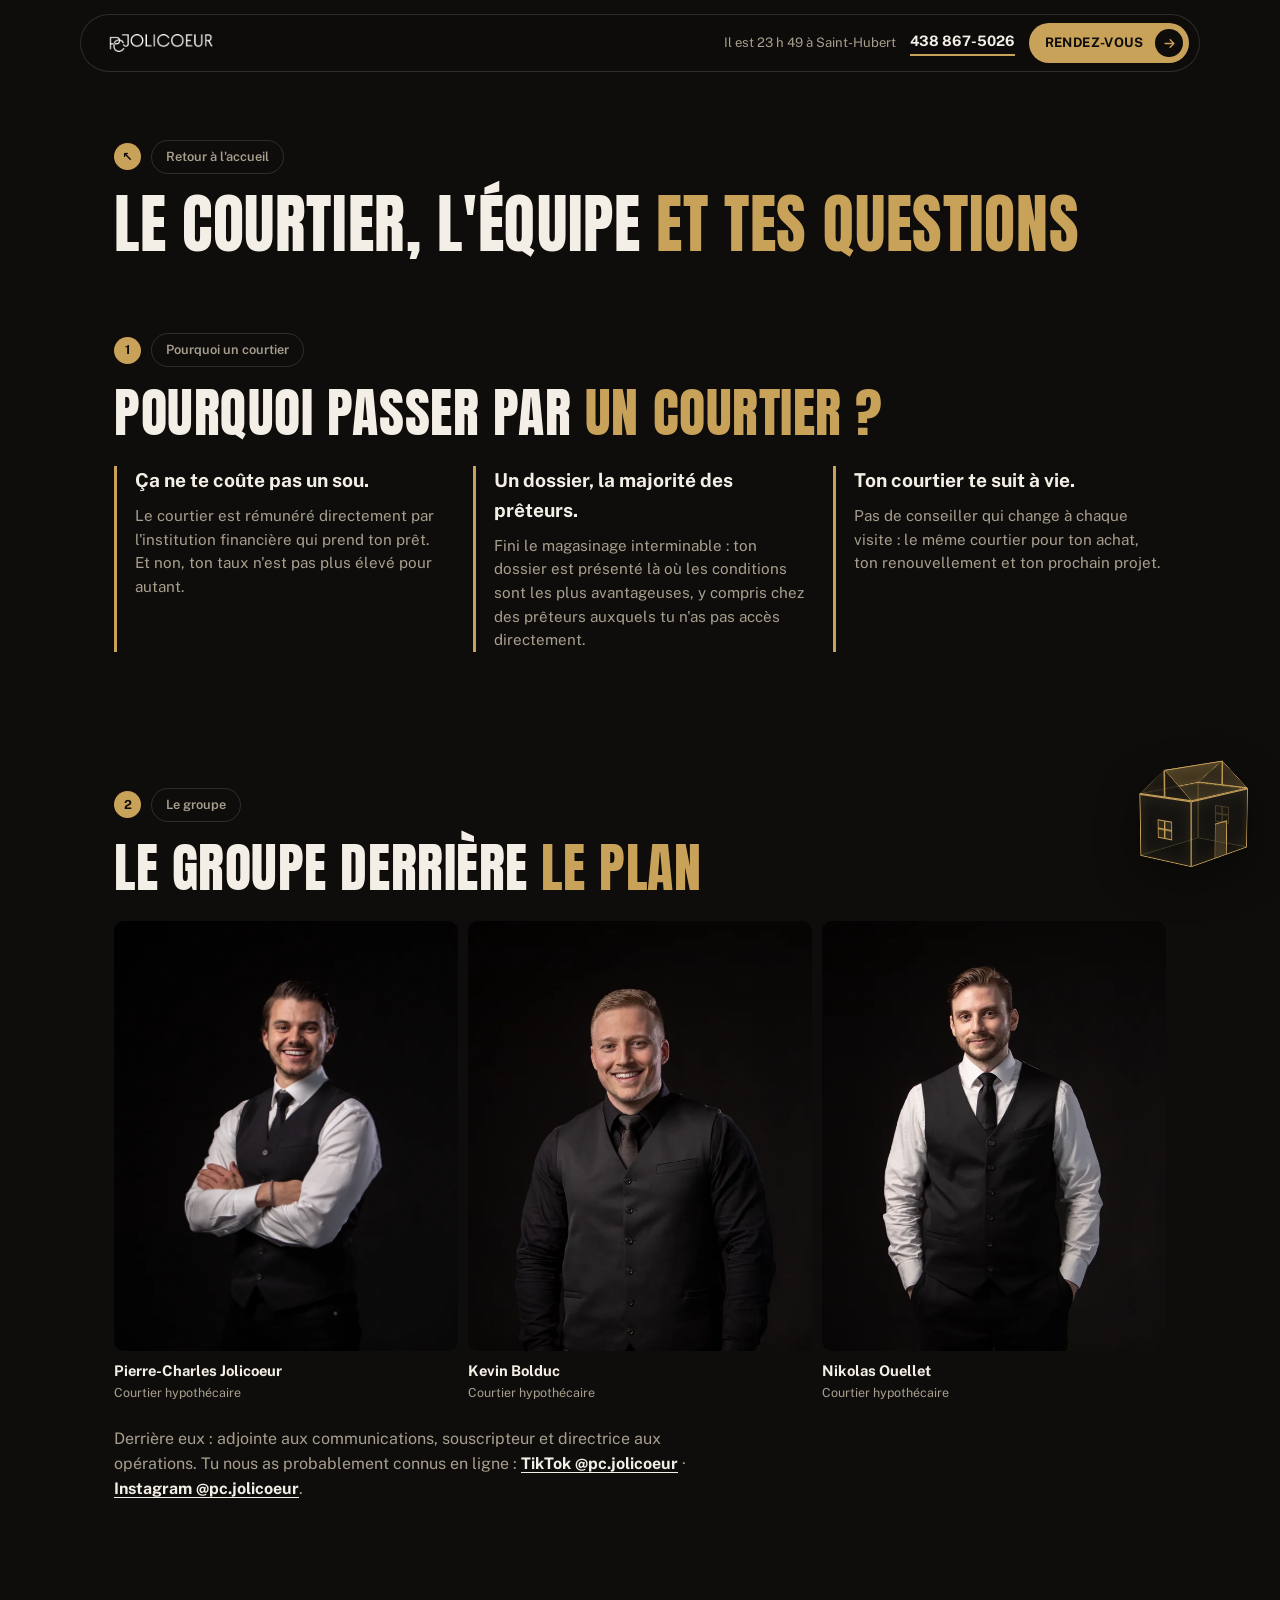
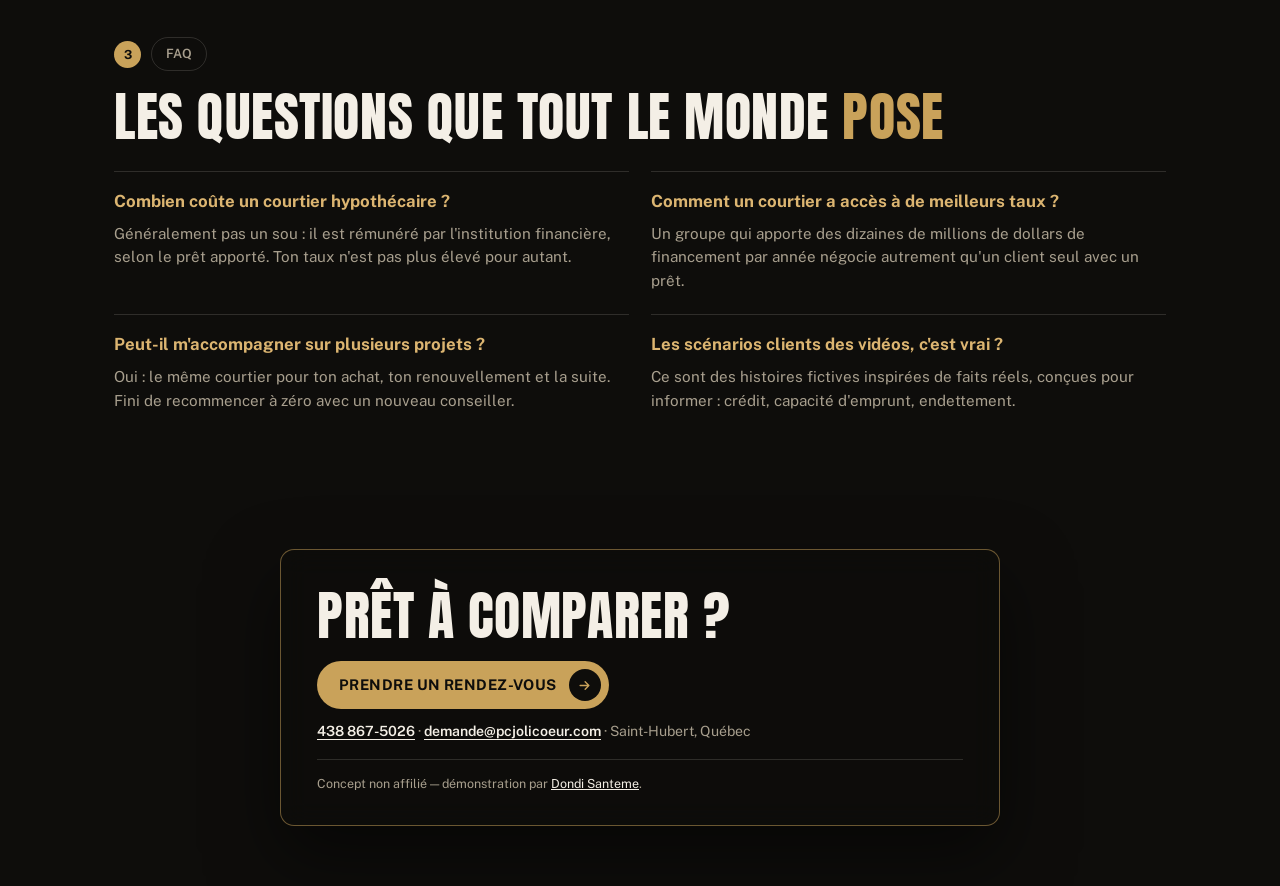
==== a-propos.html @ e62b572b "v5 : home allegee (parcours retire), dispositions Axion (nav pill, badges, text-roll, cartes extensi" ====
<!DOCTYPE html>
<html lang="fr">
<head>
  <meta charset="UTF-8">
  <meta name="viewport" content="width=device-width, initial-scale=1.0">
  <title>À propos — Groupe PC Jolicoeur</title>
  <meta name="description" content="Pourquoi passer par un courtier hypothécaire, l'équipe du Groupe PC Jolicoeur et les réponses aux questions que tout le monde pose.">
  <link rel="preload" as="font" type="font/woff2" href="assets/fonts/anton-400.woff2" crossorigin>
  <link rel="preload" as="font" type="font/woff2" href="assets/fonts/public-sans-400.woff2" crossorigin>
  <link rel="stylesheet" href="styles.css">
</head>
<body class="page-interne">

  <nav class="navpill">
    <div class="navpill-in">
      <a href="index.html" aria-label="Accueil Groupe PC Jolicoeur"><img class="logo" src="assets/logo-light.png" alt="Groupe PC Jolicoeur" width="140" height="37"></a>
      <div class="nav-droite">
        <span class="heure" id="heure"></span>
        <a class="top-tel" href="tel:4388675026">438 867-5026</a>
        <a class="btn-roll petit" href="https://pcjolicoeur.com/#contact"><span class="mots"><span class="pile"><i>Rendez-vous</i><i>Rendez-vous</i></span></span><span class="fleche"><svg viewBox="0 0 24 24" aria-hidden="true"><path d="M5 12h14M13 6l6 6-6 6" fill="none" stroke="currentColor" stroke-width="2.2" stroke-linecap="round" stroke-linejoin="round"/></svg></span></a>
      </div>
    </div>
  </nav>

  <main class="interne">
    <header class="interne-tete">
      <div class="badge-row"><span class="badge-num">↖</span><span class="badge-pill"><a href="index.html">Retour à l'accueil</a></span></div>
      <h1>Le courtier, l'équipe <span class="or">et tes questions</span></h1>
    </header>

    <section class="pourquoi">
      <div class="badge-row" data-reveal><span class="badge-num">1</span><span class="badge-pill">Pourquoi un courtier</span></div>
      <h2 data-reveal>Pourquoi passer par <span class="or">un courtier ?</span></h2>
      <div class="arg-grid">
        <article data-reveal><h3>Ça ne te coûte pas un sou.</h3><p>Le courtier est rémunéré directement par l'institution financière qui prend ton prêt. Et non, ton taux n'est pas plus élevé pour autant.</p></article>
        <article data-reveal><h3>Un dossier, la majorité des prêteurs.</h3><p>Fini le magasinage interminable : ton dossier est présenté là où les conditions sont les plus avantageuses, y compris chez des prêteurs auxquels tu n'as pas accès directement.</p></article>
        <article data-reveal><h3>Ton courtier te suit à vie.</h3><p>Pas de conseiller qui change à chaque visite : le même courtier pour ton achat, ton renouvellement et ton prochain projet.</p></article>
      </div>
    </section>

    <section class="equipe">
      <div class="badge-row" data-reveal><span class="badge-num">2</span><span class="badge-pill">Le groupe</span></div>
      <h2 data-reveal>Le groupe derrière <span class="or">le plan</span></h2>
      <div class="team-grid">
        <figure data-reveal><img src="assets/pc-700.webp" alt="Pierre-Charles Jolicoeur" width="700" height="875" loading="lazy"><figcaption><strong>Pierre-Charles Jolicoeur</strong><span>Courtier hypothécaire</span></figcaption></figure>
        <figure data-reveal><img src="assets/kevin.webp" alt="Kevin Bolduc" width="640" height="800" loading="lazy"><figcaption><strong>Kevin Bolduc</strong><span>Courtier hypothécaire</span></figcaption></figure>
        <figure data-reveal><img src="assets/nikolas.webp" alt="Nikolas Ouellet" width="640" height="800" loading="lazy"><figcaption><strong>Nikolas Ouellet</strong><span>Courtier hypothécaire</span></figcaption></figure>
      </div>
      <p class="equipe-note" data-reveal>Derrière eux : adjointe aux communications, souscripteur et directrice aux opérations. Tu nous as probablement connus en ligne : <a href="https://www.tiktok.com/@pc.jolicoeur" rel="noopener">TikTok @pc.jolicoeur</a> · <a href="https://www.instagram.com/pc.jolicoeur" rel="noopener">Instagram @pc.jolicoeur</a>.</p>
    </section>

    <section class="faq">
      <div class="badge-row" data-reveal><span class="badge-num">3</span><span class="badge-pill">FAQ</span></div>
      <h2 data-reveal>Les questions que tout le monde <span class="or">pose</span></h2>
      <dl class="faq-grid">
        <div data-reveal><dt>Combien coûte un courtier hypothécaire ?</dt><dd>Généralement pas un sou : il est rémunéré par l'institution financière, selon le prêt apporté. Ton taux n'est pas plus élevé pour autant.</dd></div>
        <div data-reveal><dt>Comment un courtier a accès à de meilleurs taux ?</dt><dd>Un groupe qui apporte des dizaines de millions de dollars de financement par année négocie autrement qu'un client seul avec un prêt.</dd></div>
        <div data-reveal><dt>Peut-il m'accompagner sur plusieurs projets ?</dt><dd>Oui : le même courtier pour ton achat, ton renouvellement et la suite. Fini de recommencer à zéro avec un nouveau conseiller.</dd></div>
        <div data-reveal><dt>Les scénarios clients des vidéos, c'est vrai ?</dt><dd>Ce sont des histoires fictives inspirées de faits réels, conçues pour informer : crédit, capacité d'emprunt, endettement.</dd></div>
      </dl>
    </section>

    <section class="interne-cta" data-reveal>
      <div class="verre">
        <h2>Prêt à comparer ?</h2>
        <div class="cta-row"><a class="btn-roll" href="https://pcjolicoeur.com/#contact"><span class="mots"><span class="pile"><i>Prendre un rendez-vous</i><i>Prendre un rendez-vous</i></span></span><span class="fleche"><svg viewBox="0 0 24 24" aria-hidden="true"><path d="M5 12h14M13 6l6 6-6 6" fill="none" stroke="currentColor" stroke-width="2.2" stroke-linecap="round" stroke-linejoin="round"/></svg></span></a></div>
        <p class="preuve"><a href="tel:4388675026">438 867-5026</a> · <a href="mailto:demande@pcjolicoeur.com">demande@pcjolicoeur.com</a> · Saint-Hubert, Québec</p>
        <p class="credit">Concept non affilié — démonstration par <a href="https://www.dondisanteme.com" rel="noopener">Dondi Santeme</a>.</p>
      </div>
    </section>
  </main>

  <div class="maison3d" aria-hidden="true">
    <div class="m-pivot" id="mPivot">
      <div class="m-face m-front"><span class="m-porte"></span></div>
      <div class="m-face m-back"></div>
      <div class="m-face m-left"><span class="m-fenetre"></span></div>
      <div class="m-face m-right"><span class="m-fenetre"></span></div>
      <div class="m-face m-bottom"></div>
      <div class="m-toit m-toit-g"></div>
      <div class="m-toit m-toit-d"></div>
      <div class="m-pignon m-pignon-f"></div>
      <div class="m-pignon m-pignon-b"></div>
    </div>
  </div>

  <script src="app.js" defer></script>
</body>
</html>
---- styles.css ----
@font-face { font-family: 'Anton'; font-style: normal; font-weight: 400; font-display: swap; src: url('assets/fonts/anton-400.woff2') format('woff2'); }
@font-face { font-family: 'Public Sans'; font-style: normal; font-weight: 400; font-display: swap; src: url('assets/fonts/public-sans-400.woff2') format('woff2'); }
@font-face { font-family: 'Public Sans'; font-style: italic; font-weight: 400; font-display: swap; src: url('assets/fonts/public-sans-400-italic.woff2') format('woff2'); }
@font-face { font-family: 'Public Sans'; font-style: normal; font-weight: 600; font-display: swap; src: url('assets/fonts/public-sans-600.woff2') format('woff2'); }
@font-face { font-family: 'Public Sans'; font-style: normal; font-weight: 700; font-display: swap; src: url('assets/fonts/public-sans-700.woff2') format('woff2'); }

/* Groupe PC Jolicoeur v4 — « bookends cinématiques » (feedback Dondi 2026-07-08) :
   hero et finale immersifs plein écran (conservés de la v3), sections conventionnelles
   au milieu, scènes IA du parcours en images d'étapes, maison 3D persistante. */
:root {
  --charbon: #0e0d0b;
  --charbon2: #171512;
  --or: #c9a25a;
  --or-vif: #dcb571;
  --creme: #f4efe6;
  --gris: #a89f8e;
  --verre: rgba(14, 13, 11, 0.62);
  --filet: rgba(201, 162, 90, 0.5);
  --filet-doux: rgba(244, 239, 230, 0.14);
}

* { margin: 0; padding: 0; box-sizing: border-box; }
html { scroll-behavior: smooth; }
body {
  font-family: 'Public Sans', system-ui, sans-serif;
  background: var(--charbon);
  color: var(--creme);
  line-height: 1.55;
  font-size: 16px;
  overflow-x: hidden;
}
img { max-width: 100%; display: block; }
a { color: inherit; }
h1, h2, .s-num { font-family: 'Anton', sans-serif; font-weight: 400; text-transform: uppercase; letter-spacing: 0.01em; line-height: 1.02; }
.or { color: var(--or); }

/* ---------- Nav pill flottante (disposition réf. Axion, nos couleurs) ---------- */
.navpill { position: fixed; top: 10px; left: 0; right: 0; z-index: 80; padding: 0 10px; }
.navpill-in {
  max-width: 1120px; margin: 0 auto;
  display: flex; align-items: center; justify-content: space-between; gap: 12px;
  background: rgba(14, 13, 11, 0.72);
  -webkit-backdrop-filter: blur(12px);
  backdrop-filter: blur(12px);
  border: 1px solid var(--filet-doux);
  border-radius: 999px;
  padding: 8px 10px 8px 18px;
}
.logo { width: 124px; height: auto; }
.nav-droite { display: flex; align-items: center; gap: 14px; }
.heure { display: none; font-size: 0.82rem; color: var(--gris); }
.top-tel { font-weight: 700; font-size: 0.9rem; text-decoration: none; border-bottom: 2px solid var(--or); padding-bottom: 2px; }

/* ---------- Bouton « text-roll » + cercle-flèche qui pivote (réf. Axion) ---------- */
.btn-roll {
  display: inline-flex; align-items: center; gap: 12px;
  background: var(--or); color: var(--charbon);
  border-radius: 999px; padding: 8px 8px 8px 22px;
  font-weight: 700; font-size: 0.92rem; letter-spacing: 0.03em; text-transform: uppercase;
  text-decoration: none; min-height: 48px;
  transition: background 0.3s ease;
}
.btn-roll:hover, .btn-roll:focus-visible { background: var(--or-vif); }
.btn-roll .mots { display: block; overflow: hidden; height: 20px; }
.btn-roll .pile { display: block; transition: transform 0.5s cubic-bezier(0.25, 0.1, 0.25, 1); }
.btn-roll .pile i { display: block; height: 20px; line-height: 20px; font-style: normal; white-space: nowrap; }
.btn-roll:hover .pile { transform: translateY(-20px); }
.btn-roll .fleche {
  width: 32px; height: 32px; border-radius: 50%; flex: none;
  background: var(--charbon); color: var(--or);
  display: inline-flex; align-items: center; justify-content: center;
  transition: transform 0.5s cubic-bezier(0.25, 0.1, 0.25, 1);
}
.btn-roll .fleche svg { width: 15px; height: 15px; }
.btn-roll:hover .fleche { transform: rotate(-45deg); }
.btn-roll.petit { min-height: 40px; padding: 6px 6px 6px 16px; font-size: 0.82rem; }
.btn-roll.petit .fleche { width: 28px; height: 28px; }

/* ---------- Badges numérotés de section (réf. Axion) ---------- */
.badge-row { display: flex; align-items: center; gap: 10px; margin-bottom: 18px; }
.badge-num {
  width: 27px; height: 27px; border-radius: 50%; flex: none;
  background: var(--or); color: var(--charbon);
  display: inline-flex; align-items: center; justify-content: center;
  font-weight: 700; font-size: 0.78rem;
}
.badge-pill { border: 1px solid var(--filet-doux); border-radius: 999px; padding: 6px 14px; font-size: 0.8rem; font-weight: 600; color: var(--gris); }
.badge-pill a { text-decoration: none; }

/* ---------- Blocs immersifs (hero + finale) ---------- */
.immersif { position: relative; min-height: 100svh; display: flex; align-items: flex-end; justify-content: center; overflow: hidden; padding: 96px 16px 30px; }
.imm-bg { position: absolute; inset: 0; width: 100%; height: 100%; object-fit: cover; object-position: 50% 18%; }
.immersif::before {
  content: ""; position: absolute; inset: 0;
  background: linear-gradient(180deg, rgba(14, 13, 11, 0.4) 0%, rgba(14, 13, 11, 0.12) 40%, rgba(14, 13, 11, 0.62) 100%);
}
.finale { align-items: center; }
.finale .imm-bg { object-position: 50% 50%; }

.verre {
  position: relative;
  width: 100%; max-width: 640px;
  background: var(--verre);
  -webkit-backdrop-filter: blur(14px);
  backdrop-filter: blur(14px);
  border: 1px solid var(--filet);
  border-radius: 14px;
  padding: 30px 26px 26px;
  box-shadow: 0 30px 70px rgba(0, 0, 0, 0.5);
}
/* Finale : le panneau prend l'écran (demande Dondi : plus d'espace) */
.v-finale { max-width: 1060px; min-height: 78svh; display: flex; flex-direction: column; justify-content: center; padding: 44px 30px 34px; }
.v-finale h2 { font-size: clamp(2.3rem, 9.5vw, 4.6rem); }
.v-finale .lede { font-size: 1.05rem; max-width: 52ch; }

.kicker { font-size: 0.74rem; font-weight: 700; letter-spacing: 0.26em; text-transform: uppercase; color: var(--or); margin-bottom: 12px; }
.etape { font-family: 'Anton', sans-serif; font-size: 0.9rem; letter-spacing: 0.2em; text-transform: uppercase; color: var(--or); margin-bottom: 10px; }
.verre h1 { font-size: clamp(2.6rem, 11vw, 4.6rem); margin-bottom: 12px; }
.verre h2 { margin-bottom: 12px; }
.lede { color: var(--creme); font-size: 0.98rem; margin-bottom: 16px; max-width: 46ch; }
.cta-row { margin-bottom: 12px; }
.btn-or {
  display: inline-block; background: var(--or); color: var(--charbon);
  font-weight: 700; font-size: 0.98rem; letter-spacing: 0.04em; text-transform: uppercase;
  text-decoration: none; padding: 16px 32px; min-height: 48px; border-radius: 4px;
  transition: transform 0.16s ease, background 0.16s ease;
}
.btn-or:hover, .btn-or:focus-visible { background: var(--or-vif); transform: translateY(-2px); }
.preuve { font-size: 0.88rem; color: var(--gris); }
.preuve a { color: var(--creme); font-weight: 600; text-decoration: underline; text-underline-offset: 3px; }
.socials { margin-top: 8px; font-weight: 700; font-size: 0.9rem; }
.socials a { text-decoration: underline; text-underline-offset: 3px; }
.credit { font-size: 0.78rem; color: var(--gris); border-top: 1px solid var(--filet-doux); padding-top: 14px; margin-top: 16px; }
.credit a { color: var(--creme); }

.stagger { opacity: 0.012; transform: translateY(14px); animation: rise 0.7s ease-out forwards; }
.s2 { animation-delay: 0.2s; }
@keyframes rise { to { opacity: 1; transform: translateY(0); } }

/* ---------- Sections conventionnelles ---------- */
section h2 { font-size: clamp(2rem, 8vw, 3.4rem); margin-bottom: 26px; }
.services, .pourquoi, .equipe, .faq, .groupe-lien, .interne-tete, .interne-cta { padding: 76px 20px 60px; max-width: 1120px; margin: 0 auto; }

/* Le groupe → page dédiée (disposition Axion about) */
.groupe-grille { display: grid; gap: 22px; align-items: center; }
.groupe-texte .lede { max-width: 52ch; margin-bottom: 20px; }
.groupe-img { width: 100%; height: auto; border-radius: 14px; max-height: 420px; object-fit: cover; object-position: 50% 30%; }

/* Pages internes */
.page-interne { padding-top: 30px; }
.interne-tete { padding-bottom: 0; padding-top: 110px; }
.interne-tete h1 { font-size: clamp(2.2rem, 9vw, 4rem); }
.interne-cta .verre { max-width: 720px; margin: 0 auto; }
.interne-cta h2 { margin-bottom: 18px; }

/* Services */
.service-grid { display: grid; gap: 12px; }
.s-card {
  display: block; text-decoration: none;
  border: 1px solid var(--filet-doux); background: var(--charbon2); border-radius: 14px;
  padding: 24px 22px 20px; position: relative;
  transition: transform 0.18s ease, border-color 0.18s ease;
}
.s-card:hover, .s-card:focus-visible { transform: perspective(700px) rotateX(2.4deg) translateY(-4px); border-color: var(--or); }
.s-num { position: absolute; top: 18px; right: 20px; color: var(--or); opacity: 0.55; font-size: 1.5rem; }
.s-card h3 { font-size: 1.25rem; font-weight: 700; margin-bottom: 8px; }
.s-card p { color: var(--gris); font-size: 0.94rem; max-width: 46ch; margin-bottom: 16px; }
/* Bouton extensible au survol (réf. cartes Axion) */
.s-exp {
  display: inline-flex; align-items: center; gap: 8px;
  height: 38px; width: 38px; border-radius: 999px; overflow: hidden;
  background: var(--or); color: var(--charbon);
  padding-left: 11px;
  transition: width 0.3s ease-in-out;
  white-space: nowrap;
}
.s-exp svg { width: 15px; height: 15px; flex: none; transform: rotate(-45deg); transition: transform 0.3s ease-in-out; }
.s-exp em { font-style: normal; font-weight: 700; font-size: 0.82rem; text-transform: uppercase; opacity: 0; transition: opacity 0.3s ease 0.1s; }
.s-card:hover .s-exp, .s-card:focus-visible .s-exp { width: 152px; }
.s-card:hover .s-exp svg, .s-card:focus-visible .s-exp svg { transform: rotate(0deg); }
.s-card:hover .s-exp em, .s-card:focus-visible .s-exp em { opacity: 1; }

/* Pourquoi */
.arg-grid { display: grid; gap: 26px; }
.arg-grid article { border-left: 3px solid var(--or); padding-left: 18px; }
.arg-grid h3 { font-size: 1.2rem; font-weight: 700; margin-bottom: 8px; }
.arg-grid p { color: var(--gris); font-size: 0.95rem; max-width: 52ch; }

/* Équipe */
.team-grid { display: grid; grid-template-columns: repeat(3, 1fr); gap: 10px; }
.team-grid img { width: 100%; height: auto; border-radius: 10px; filter: grayscale(0.15); transition: filter 0.25s ease, transform 0.25s ease; }
.team-grid figure:hover img { filter: grayscale(0); transform: scale(1.02); }
.team-grid figcaption { padding-top: 10px; }
.team-grid strong { display: block; font-size: 0.92rem; line-height: 1.3; }
.team-grid span { color: var(--gris); font-size: 0.78rem; }
.equipe-note { margin-top: 22px; color: var(--gris); max-width: 62ch; }
.equipe-note a { color: var(--creme); font-weight: 700; text-decoration: underline; text-underline-offset: 3px; }

/* FAQ */
.faq-grid { display: grid; gap: 22px; }
.faq-grid div { border-top: 1px solid var(--filet-doux); padding-top: 16px; }
.faq-grid dt { font-weight: 700; font-size: 1.05rem; margin-bottom: 8px; color: var(--or-vif); }
.faq-grid dd { color: var(--gris); font-size: 0.95rem; max-width: 62ch; }

/* ---------- Maison 3D ---------- */
.maison3d {
  position: fixed; right: 10px; bottom: 16px; z-index: 60;
  width: 150px; height: 150px;
  perspective: 640px; pointer-events: none;
  filter: drop-shadow(0 14px 22px rgba(0, 0, 0, 0.45));
}
.m-pivot { position: absolute; left: 50%; top: 58%; width: 0; height: 0; transform-style: preserve-3d; will-change: transform; }
.m-face, .m-toit, .m-pignon {
  position: absolute;
  background: rgba(23, 21, 18, 0.72);
  border: 1.5px solid var(--or);
  box-shadow: inset 0 0 18px rgba(201, 162, 90, 0.12);
}
.m-front  { width: 92px; height: 62px; transform: translate(-46px, -31px) translateZ(32px); }
.m-back   { width: 92px; height: 62px; transform: translate(-46px, -31px) rotateY(180deg) translateZ(32px); }
.m-left   { width: 64px; height: 62px; transform: translate(-32px, -31px) rotateY(-90deg) translateZ(46px); }
.m-right  { width: 64px; height: 62px; transform: translate(-32px, -31px) rotateY(90deg) translateZ(46px); }
.m-bottom { width: 92px; height: 64px; transform: translate(-46px, -32px) rotateX(90deg) translateZ(31px); }
.m-toit { width: 92px; height: 41px; transform-origin: 50% 100%; background: rgba(201, 162, 90, 0.16); }
.m-toit-g { transform: translate(-46px, -72px) translateZ(32px) rotateX(51deg); }
.m-toit-d { transform: translate(-46px, -72px) rotateY(180deg) translateZ(32px) rotateX(51deg); }
.m-pignon { width: 64px; height: 26px; border: none; background: rgba(23, 21, 18, 0.8); clip-path: polygon(50% 0, 100% 100%, 0 100%); border-bottom: 1.5px solid var(--or); }
.m-pignon::before { content: ""; position: absolute; inset: 0; clip-path: polygon(50% 0, 100% 100%, 0 100%); background: linear-gradient(var(--or), var(--or)) top center / 2px 100% no-repeat; opacity: 0.9; }
.m-pignon-f { transform: translate(-32px, -57px) rotateY(90deg) translateZ(46px); }
.m-pignon-b { transform: translate(-32px, -57px) rotateY(-90deg) translateZ(46px); }
.m-porte { position: absolute; left: 50%; bottom: 0; width: 20px; height: 34px; transform: translateX(-50%); border: 1.5px solid var(--or); border-bottom: none; background: rgba(201, 162, 90, 0.22); }
.m-fenetre {
  position: absolute; left: 50%; top: 50%; width: 18px; height: 18px;
  transform: translate(-50%, -50%);
  border: 1.5px solid var(--or);
  background:
    linear-gradient(var(--or), var(--or)) center / 100% 1.5px no-repeat,
    linear-gradient(var(--or), var(--or)) center / 1.5px 100% no-repeat,
    rgba(201, 162, 90, 0.14);
}

/* Reveals */
[data-reveal] { opacity: 0; transform: translateY(24px); transition: opacity 0.6s ease, transform 0.6s ease; }
[data-reveal].in { opacity: 1; transform: translateY(0); }

/* ---------- Desktop ---------- */
@media (min-width: 860px) {
  .navpill { top: 14px; }
  .heure { display: inline; }
  .hero-imm { justify-content: flex-start; padding-left: 6vw; align-items: center; }
  .hero-imm .imm-bg { object-position: 68% 20%; }
  .verre { max-width: 640px; padding: 38px 36px 32px; }
  .v-finale { max-width: 1120px; padding: 56px 54px 40px; }
  .service-grid { grid-template-columns: repeat(2, 1fr); gap: 14px; }
  .arg-grid { grid-template-columns: repeat(3, 1fr); }
  .faq-grid { grid-template-columns: 1fr 1fr; }
  .groupe-grille { grid-template-columns: 1.1fr 1fr; gap: 40px; }
  .services, .pourquoi, .equipe, .faq, .groupe-lien, .interne-tete, .interne-cta { padding-left: 34px; padding-right: 34px; }
}

/* ---------- Reduced motion ---------- */
@media (prefers-reduced-motion: reduce) {
  .stagger { animation: none; opacity: 1; transform: none; }
  [data-reveal] { opacity: 1; transform: none; transition: none; }
  html { scroll-behavior: auto; }
}
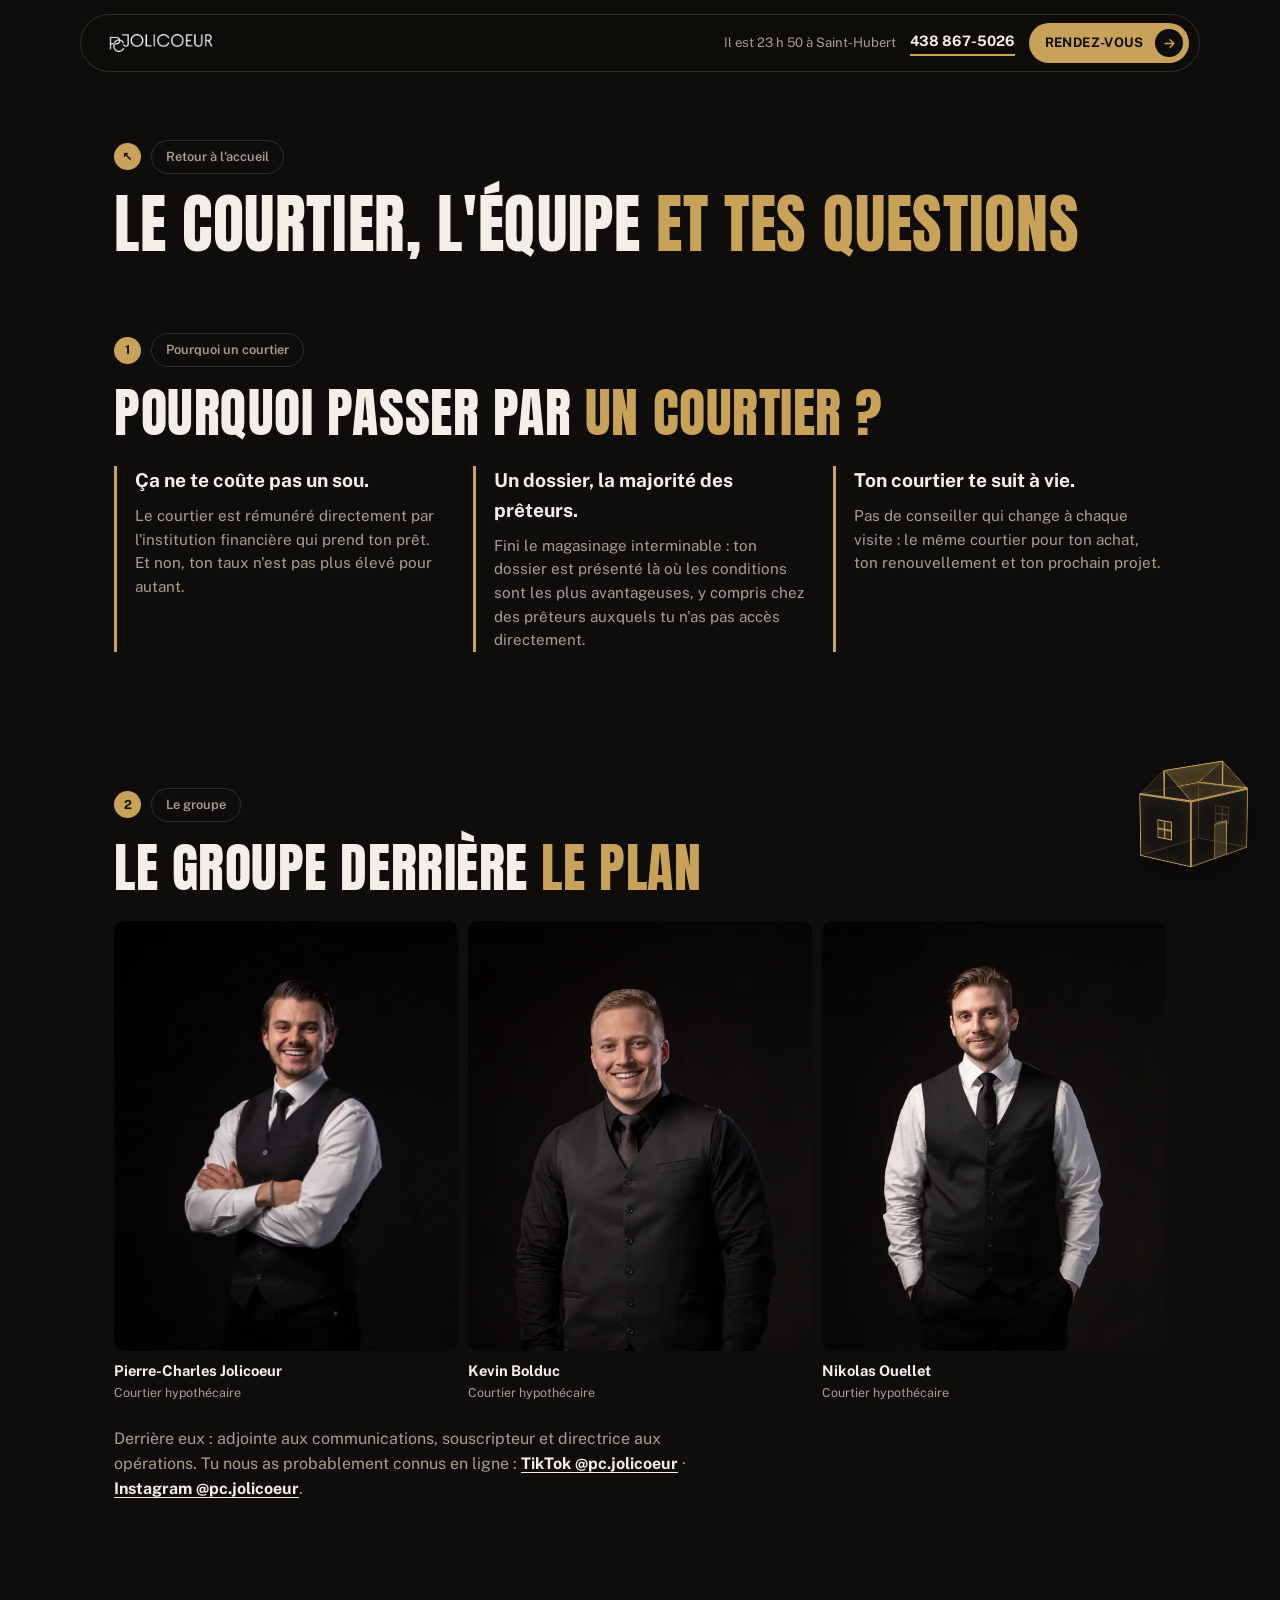
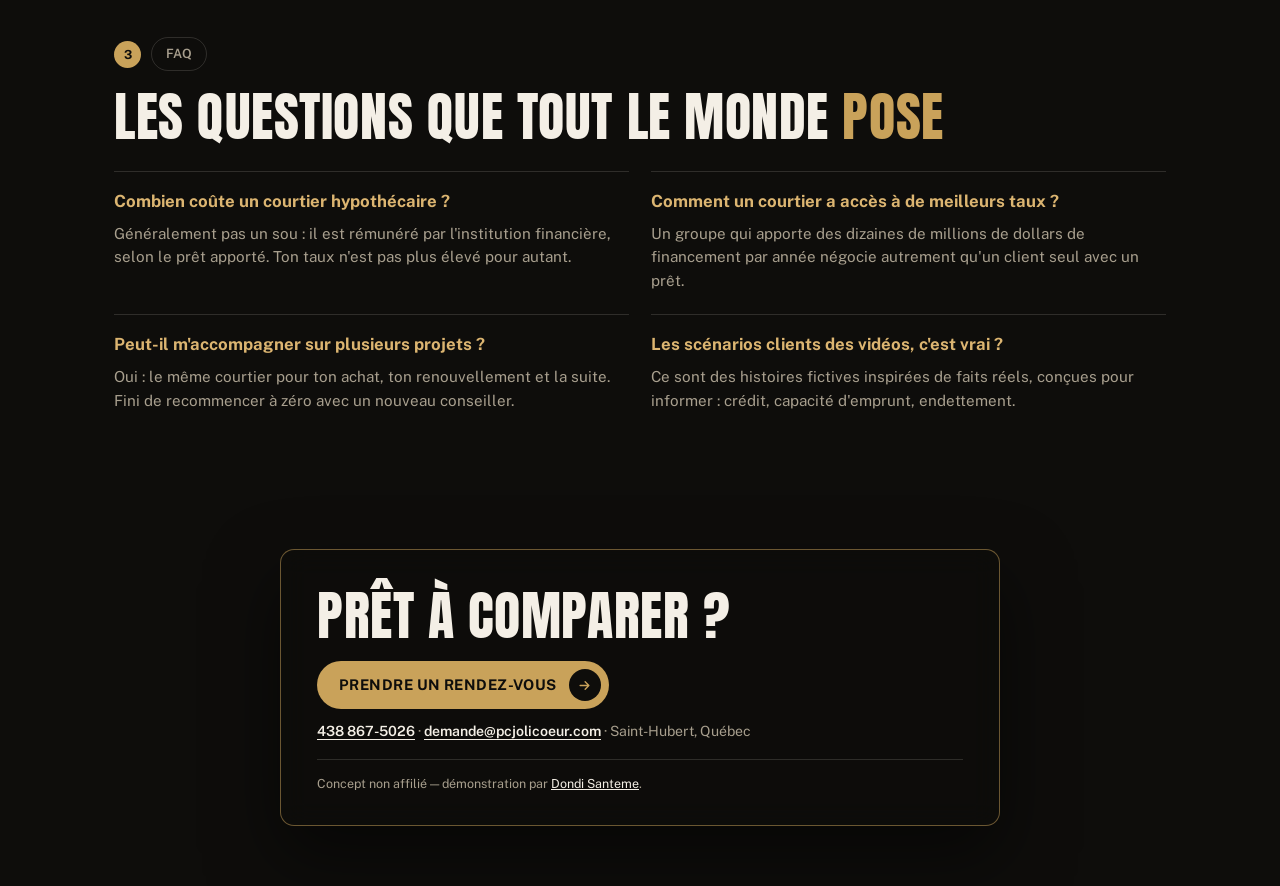
==== commit 91c9bad5: "CTA vers Calendly reel, icones sociales SVG, rebond au clic, barre de progression + parallax" ====
--- a/a-propos.html
+++ b/a-propos.html
@@ -17,7 +17,7 @@
       <div class="nav-droite">
         <span class="heure" id="heure"></span>
         <a class="top-tel" href="tel:4388675026">438 867-5026</a>
-        <a class="btn-roll petit" href="https://pcjolicoeur.com/#contact"><span class="mots"><span class="pile"><i>Rendez-vous</i><i>Rendez-vous</i></span></span><span class="fleche"><svg viewBox="0 0 24 24" aria-hidden="true"><path d="M5 12h14M13 6l6 6-6 6" fill="none" stroke="currentColor" stroke-width="2.2" stroke-linecap="round" stroke-linejoin="round"/></svg></span></a>
+        <a class="btn-roll petit" href="https://calendly.com/d/4bt-rry-bzw"><span class="mots"><span class="pile"><i>Rendez-vous</i><i>Rendez-vous</i></span></span><span class="fleche"><svg viewBox="0 0 24 24" aria-hidden="true"><path d="M5 12h14M13 6l6 6-6 6" fill="none" stroke="currentColor" stroke-width="2.2" stroke-linecap="round" stroke-linejoin="round"/></svg></span></a>
       </div>
     </div>
   </nav>
@@ -63,7 +63,7 @@
     <section class="interne-cta" data-reveal>
       <div class="verre">
         <h2>Prêt à comparer ?</h2>
-        <div class="cta-row"><a class="btn-roll" href="https://pcjolicoeur.com/#contact"><span class="mots"><span class="pile"><i>Prendre un rendez-vous</i><i>Prendre un rendez-vous</i></span></span><span class="fleche"><svg viewBox="0 0 24 24" aria-hidden="true"><path d="M5 12h14M13 6l6 6-6 6" fill="none" stroke="currentColor" stroke-width="2.2" stroke-linecap="round" stroke-linejoin="round"/></svg></span></a></div>
+        <div class="cta-row"><a class="btn-roll" href="https://calendly.com/d/4bt-rry-bzw"><span class="mots"><span class="pile"><i>Prendre un rendez-vous</i><i>Prendre un rendez-vous</i></span></span><span class="fleche"><svg viewBox="0 0 24 24" aria-hidden="true"><path d="M5 12h14M13 6l6 6-6 6" fill="none" stroke="currentColor" stroke-width="2.2" stroke-linecap="round" stroke-linejoin="round"/></svg></span></a></div>
         <p class="preuve"><a href="tel:4388675026">438 867-5026</a> · <a href="mailto:demande@pcjolicoeur.com">demande@pcjolicoeur.com</a> · Saint-Hubert, Québec</p>
         <p class="credit">Concept non affilié — démonstration par <a href="https://www.dondisanteme.com" rel="noopener">Dondi Santeme</a>.</p>
       </div>
--- a/styles.css
+++ b/styles.css
@@ -49,7 +49,8 @@
 .logo { width: 124px; height: auto; }
 .nav-droite { display: flex; align-items: center; gap: 14px; }
 .heure { display: none; font-size: 0.82rem; color: var(--gris); }
-.top-tel { font-weight: 700; font-size: 0.9rem; text-decoration: none; border-bottom: 2px solid var(--or); padding-bottom: 2px; }
+.top-tel { display: none; font-weight: 700; font-size: 0.9rem; white-space: nowrap; text-decoration: none; border-bottom: 2px solid var(--or); padding-bottom: 2px; }
+@media (min-width: 560px) { .top-tel { display: inline; } }
 
 /* ---------- Bouton « text-roll » + cercle-flèche qui pivote (réf. Axion) ---------- */
 .btn-roll {
@@ -94,8 +95,8 @@
   content: ""; position: absolute; inset: 0;
   background: linear-gradient(180deg, rgba(14, 13, 11, 0.4) 0%, rgba(14, 13, 11, 0.12) 40%, rgba(14, 13, 11, 0.62) 100%);
 }
-.finale { align-items: center; }
-.finale .imm-bg { object-position: 50% 50%; }
+.finale { align-items: flex-end; }
+.finale .imm-bg { object-position: 50% 8%; }
 
 .verre {
   position: relative;
@@ -109,7 +110,7 @@
   box-shadow: 0 30px 70px rgba(0, 0, 0, 0.5);
 }
 /* Finale : le panneau prend l'écran (demande Dondi : plus d'espace) */
-.v-finale { max-width: 1060px; min-height: 78svh; display: flex; flex-direction: column; justify-content: center; padding: 44px 30px 34px; }
+.v-finale { max-width: 1060px; min-height: 66svh; display: flex; flex-direction: column; justify-content: center; padding: 40px 30px 30px; }
 .v-finale h2 { font-size: clamp(2.3rem, 9.5vw, 4.6rem); }
 .v-finale .lede { font-size: 1.05rem; max-width: 52ch; }
 
@@ -128,8 +129,28 @@
 .btn-or:hover, .btn-or:focus-visible { background: var(--or-vif); transform: translateY(-2px); }
 .preuve { font-size: 0.88rem; color: var(--gris); }
 .preuve a { color: var(--creme); font-weight: 600; text-decoration: underline; text-underline-offset: 3px; }
-.socials { margin-top: 8px; font-weight: 700; font-size: 0.9rem; }
-.socials a { text-decoration: underline; text-underline-offset: 3px; }
+.socials { margin-top: 12px; display: flex; align-items: center; gap: 10px; }
+.soc {
+  width: 40px; height: 40px; border-radius: 50%;
+  border: 1.5px solid var(--filet);
+  display: inline-flex; align-items: center; justify-content: center;
+  color: var(--creme);
+  transition: background 0.25s ease, color 0.25s ease, transform 0.35s cubic-bezier(0.34, 1.56, 0.64, 1);
+}
+.soc svg { width: 18px; height: 18px; }
+.soc:hover, .soc:focus-visible { background: var(--or); color: var(--charbon); transform: translateY(-3px); }
+.soc:active { transform: scale(0.88); }
+.soc-texte { margin-left: 6px; font-weight: 700; font-size: 0.9rem; text-decoration: underline; text-underline-offset: 3px; }
+
+/* ---------- Animations de clic (rebond ressort) ---------- */
+.btn-roll, .s-card, .soc { -webkit-tap-highlight-color: transparent; }
+.btn-roll { transition: background 0.3s ease, transform 0.35s cubic-bezier(0.34, 1.56, 0.64, 1); }
+.btn-roll:active { transform: scale(0.93); }
+.s-card:active { transform: scale(0.97); }
+.s-card { transition: transform 0.35s cubic-bezier(0.34, 1.56, 0.64, 1), border-color 0.18s ease; }
+
+/* ---------- Barre de progression du scroll ---------- */
+.progress { position: fixed; top: 0; left: 0; height: 3px; width: 0; background: linear-gradient(90deg, var(--or), var(--or-vif)); z-index: 100; }
 .credit { font-size: 0.78rem; color: var(--gris); border-top: 1px solid var(--filet-doux); padding-top: 14px; margin-top: 16px; }
 .credit a { color: var(--creme); }
 
@@ -144,7 +165,8 @@
 /* Le groupe → page dédiée (disposition Axion about) */
 .groupe-grille { display: grid; gap: 22px; align-items: center; }
 .groupe-texte .lede { max-width: 52ch; margin-bottom: 20px; }
-.groupe-img { width: 100%; height: auto; border-radius: 14px; max-height: 420px; object-fit: cover; object-position: 50% 30%; }
+.groupe-tri { display: grid; grid-template-columns: repeat(3, 1fr); gap: 10px; }
+.groupe-tri img { width: 100%; height: 200px; object-fit: cover; object-position: 50% 14%; border-radius: 12px; }
 
 /* Pages internes */
 .page-interne { padding-top: 30px; }
